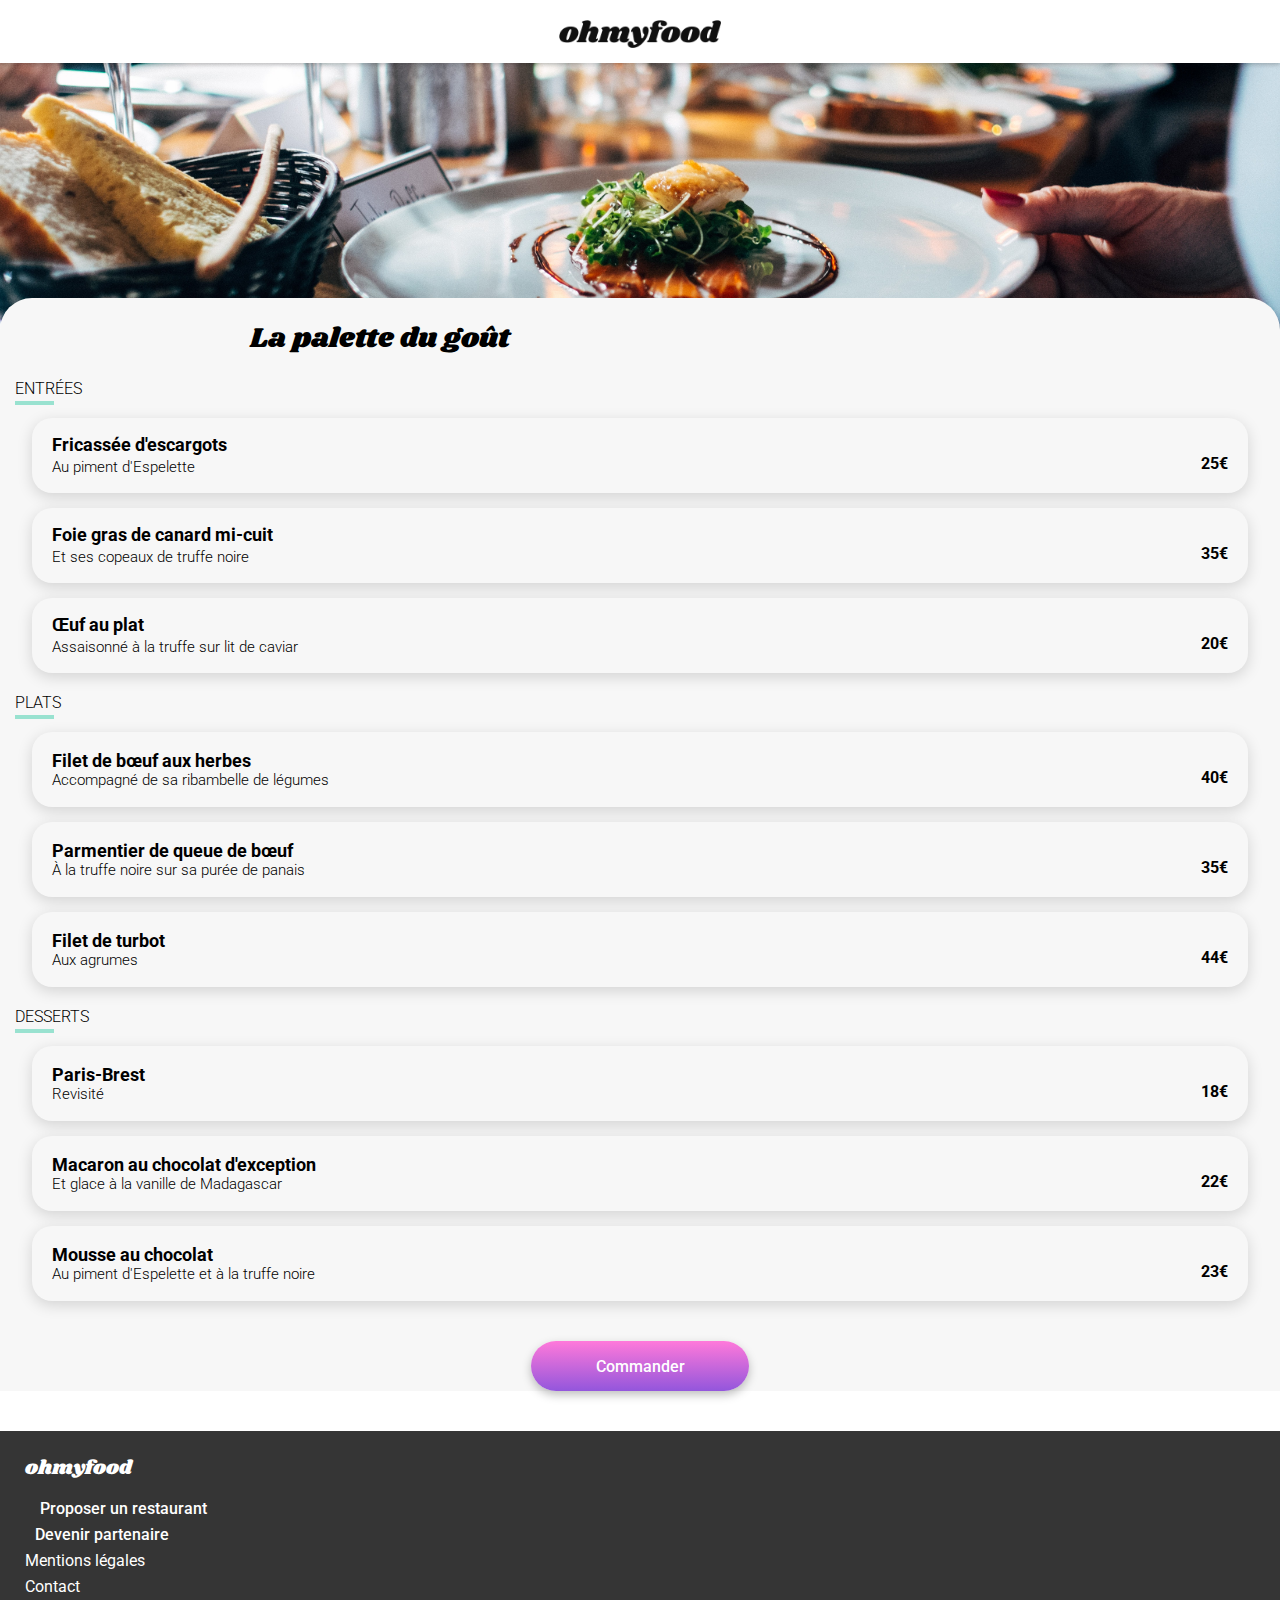
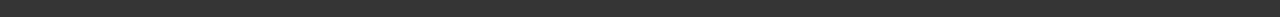
==== restaurants/restaurant1.html @ 59f92108 "page resto 1" ====
<!DOCTYPE html>
<html lang="fr">

<head>
    <meta charset="UTF-8">
    <meta name="viewport" content="width=device-width, initial-scale=1.0">
    <title>La palette du goût</title>
    <link rel="stylesheet" href="../sass/styles.css">
    <link rel="preconnect" href="https://fonts.googleapis.com">
    <link rel="preconnect" href="https://fonts.gstatic.com" crossorigin>
    <link rel="stylesheet" href="https://fonts.googleapis.com/css2?family=Roboto:wght@300;400;500;700&family=Shrikhand&display=swap" rel="stylesheet">
    <link rel="stylesheet" href="https://cdnjs.cloudflare.com/ajax/libs/font-awesome/6.4.0/css/all.min.css" integrity="sha512-iecdLmaskl7CVkqkXNQ/ZH/XLlvWZOJyj7Yy7tcenmpD1ypASozpmT/E0iPtmFIB46ZmdtAc9eNBvH0H/ZpiBw==" crossorigin="anonymous" referrerpolicy="no-referrer">
</head>

<body>

<!-- HEADER     -->
    <header>
        <div class="logo">
            <a href="../index.html"><i class="fa-solid fa-arrow-left"></i></a>
            <a href="../index.html"><img src="../img/logo/ohmyfood.png" alt="logo du site"></a> 
        </div>
    </header>

<!-- MENU-RESTAURANT -->

    <div class="photo_plat">
        <img src="../img/restaurants/jay-wennington-N_Y88TWmGwA-unsplash.jpg" alt="photo du plat">
    </div>

    <main class="fiche_restaurant">

        <div class="title">
            <h2>La palette du goût</h2>
            <i class="fa-regular fa-heart"></i>
        </div>

        <section class="menu_restaurant">
            <h3>ENTRÉES</h3>
            <div class="entrees">
                <article class="item">
                    <div class="entree">
                        <h4>Fricassée d'escargots</h4>
                        <p>Au piment d'Espelette</p>
                    </div>
                        <div class="price">25€</div>
                </article>
                <article class="item">
                    <div class="entree">
                        <h4>Foie gras de canard mi-cuit</h4>
                        <p>Et ses copeaux de truffe noire</p>
                    </div>
                        <div class="price">35€</div>
                </article>
                <article class="item">
                    <div class="entree">
                        <h4>Œuf au plat</h4>
                        <p>Assaisonné à la truffe sur lit de caviar</p>
                    </div>
                        <div class="price">20€</div>
                </article>
            </div>

            <h3>PLATS</h3>
            <div class="plats">
                <article class="item">
                    <div class="plat">
                        <h4>Filet de bœuf aux herbes</h4>
                        <p>Accompagné de sa ribambelle de légumes</p>
                    </div>
                        <div class="price">40€</div>
                </article>
                <article class="item">
                    <div class="plat">
                        <h4>Parmentier de queue de bœuf</h4>
                        <p>À la truffe noire sur sa purée de panais</p>
                    </div>
                        <div class="price">35€</div>
                </article>
                <article class="item">
                    <div class="plat">
                        <h4>Filet de turbot</h4>
                        <p>Aux agrumes</p>
                    </div>
                        <div class="price">44€</div>
                </article>
            </div>

            <h3>DESSERTS</h3>
            <div class="desserts">
                <article class="item">
                    <div class="dessert">
                        <h4>Paris-Brest</h4>
                        <p>Revisité</p>
                    </div>
                        <div class="price">18€</div>
                </article>
                <article class="item">
                    <div class="dessert">
                        <h4>Macaron au chocolat d'exception </h4>
                        <p>Et glace à la vanille de Madagascar</p>
                    </div>
                        <div class="price">22€</div>
                </article>
                <article class="item">
                    <div class="dessert">
                        <h4>Mousse au chocolat </h4>
                        <p>Au piment d'Espelette et à la truffe noire</p>
                    </div>
                        <div class="price">23€</div>
                </article>
            </div>
        </section>
        <div class="command"><a href="#"><button class="btn">Commander</button></a></div>
    </main>

<!-- FOOTER -->

    <footer class="footer">
        <h4>ohmyfood</h4>
            <ul>
                <li><a href="#"><i class="fa-sharp fa-solid fa-utensils"></i>Proposer un restaurant</a></li>
                <li><a href="#"><i class="fa-solid fa-handshake-angle"></i>Devenir partenaire</a></li>
                <li><a class="w400" href="#">Mentions légales</a></li>
                <li><a class="w400" href="mailto:contact@ohmyfood.com">Contact</a></li>
            </ul>

    </footer>
        
    </main>
</body>

</html>
---- sass/styles.css ----
* {
  font-family: "Roboto", sans-serif;
  margin: 0;
  padding: 0;
  -o-object-fit: cover;
     object-fit: cover;
  box-sizing: border-box;
  text-decoration: none;
}

header {
  display: flex;
  position: relative;
  justify-content: center;
  box-shadow: 0 2px 4px 0 rgba(0, 0, 0, 0.2);
  height: 63px;
  align-items: center;
}
header .logo img {
  width: 162px;
  margin-top: 14px;
  margin-bottom: 5px;
}

form {
  display: flex;
  height: 50px;
  color: #353535;
  background-color: #EAEAEA;
  align-items: center;
  justify-content: center;
}
form .search_bar {
  border: none;
  background-color: inherit;
  font-size: 16px;
  font-weight: 500;
  text-align: center;
  margin-left: 20px;
}
form .search_bar::-moz-placeholder {
  color: #353535;
}
form .search_bar::placeholder {
  color: #353535;
}
form .fa-location-dot {
  position: relative;
  font-size: 16px;
  left: 35px;
}

.presentation {
  background-color: #F7F7F7;
  padding: 40px 0px 57px 0px;
  text-align: center;
}
.presentation h1 {
  font-size: 24px;
  font-weight: 700;
  text-align: center;
  margin-bottom: 25px;
}
.presentation p {
  font-size: 18px;
  font-weight: 300;
  text-align: center;
  margin-bottom: 27px;
}
.presentation .btn {
  display: inline-block;
  height: 50px;
  width: 218px;
  color: #FFF;
  background: linear-gradient(#FF79DA, #9356DC);
  border-radius: 25px;
  border: none;
  font-size: 16px;
  font-weight: 500;
  box-shadow: 0 4px 10px 0 rgba(0, 0, 0, 0.25);
  transition: all 300ms;
  cursor: pointer;
}
.presentation .btn:hover {
  opacity: 0.8;
  box-shadow: 0 4px 10px 0 rgba(0, 0, 0, 0.5);
}

.fonctionnement_cards {
  background-color: #FFF;
}
.fonctionnement_cards h2 {
  font-size: 24px;
  font-weight: 700;
  margin: 48px 0 26px 20px;
}
.fonctionnement_cards i {
  color: #7E7E7E;
  margin-right: 25px;
}
.fonctionnement_cards p {
  font-size: 16px;
  font-weight: 500;
}
.fonctionnement_cards .cards {
  display: flex;
  flex-direction: column;
  align-items: center;
  gap: 25px;
}
.fonctionnement_cards .card {
  position: relative;
  display: flex;
  justify-content: center;
  background-color: #F7F7F7;
  height: 72px;
  width: 80%;
  border-radius: 20px;
  align-items: center;
  border: none;
  box-shadow: 0px 4px 15px rgba(0, 0, 0, 0.15);
}
.fonctionnement_cards .card:hover i {
  color: #9356DC;
}
.fonctionnement_cards .card:nth-child(2) {
  padding-right: 15px;
}
.fonctionnement_cards .card:nth-child(3) {
  padding-right: 10px;
}
.fonctionnement_cards .pastille {
  display: flex;
  width: 24px;
  height: 24px;
  background-color: #9356DC;
  color: #FFF;
  border-radius: 50%;
  justify-content: center;
  align-items: center;
  position: absolute;
  left: -12px;
}

.container {
  background-color: #F7F7F7;
  margin-top: 45px;
  margin-bottom: 65px;
}
.container h2 {
  font-size: 24px;
  font-weight: 700;
  padding: 54px 0 20px 20px;
}
.container a {
  display: block;
  color: #000;
  margin: 0 18px 20px 18px;
}
.container .new {
  position: relative;
}
.container .new::before {
  content: "Nouveau";
  display: flex;
  position: absolute;
  height: 29px;
  width: 80px;
  background-color: #99E2D0;
  color: #008766;
  font-weight: 500;
  font-size: 14px;
  justify-content: center;
  align-items: center;
  border-radius: 2px;
  box-shadow: 0 2px 4px 0 rgba(0, 0, 0, 0.15);
  top: 15px;
  right: 15px;
}
.container .card_resto {
  height: 274px;
  background-color: #FFF;
  border-radius: 15px;
  box-shadow: 0px 4px 15px rgba(0, 0, 0, 0.1);
}
.container .card_resto img {
  height: 75%;
  width: 100%;
  border-radius: 15px 15px 0 0;
}
.container .card_resto .contenu_card_resto {
  display: flex;
  justify-content: space-between;
  padding: 10px 25px 12px 13px;
  align-items: center;
}
.container .card_resto h3 {
  font-size: 18px;
  font-weight: 700;
}
.container .card_resto p {
  font-size: 17px;
  font-weight: 300;
}
.container .card_resto i {
  font-size: 25px;
}

.footer {
  background-color: #353535;
  height: 186px;
}
.footer h4 {
  font-size: 20px;
  font-family: Shrikhand, cursive;
  font-weight: 100;
  color: #FFF;
  padding: 22px 0 16px 25px;
}
.footer li {
  margin-bottom: 7px;
  padding-left: 25px;
}
.footer .w400 {
  font-weight: 400;
}
.footer a {
  color: #FFF;
  font-weight: 500;
}
.footer i {
  margin-right: 10px;
  font-size: 16px;
}
.footer .fa-utensils {
  margin-right: 15px;
}

header {
  position: relative;
}
header i {
  display: block;
  font-size: 30px;
  position: absolute;
  left: 20px;
  top: 50%;
  transform: translateY(-50%);
}

.photo_plat img {
  display: block;
  width: 100%;
  height: 275px;
}

.fiche_restaurant {
  background-color: #F7F7F7;
}
.fiche_restaurant .title {
  display: flex;
  justify-content: space-around;
  background-color: inherit;
  align-items: center;
  position: relative;
  margin-top: -40px;
  padding-top: 20px;
  border-radius: 2em 2em 0 0;
}
.fiche_restaurant h2 {
  font-size: 28px;
  font-weight: 500;
  font-family: "Shrikhand", "cursive";
}
.fiche_restaurant i {
  font-size: 25px;
  margin-right: 20px;
}

.menu_restaurant h3 {
  font-weight: 300;
  font-size: 16px;
  margin: 20px 0 20px 15px;
  position: relative;
}
.menu_restaurant h3::after {
  content: "";
  position: absolute;
  top: 22px;
  left: 0;
  width: 35px;
  border: 2px solid #99E2D0;
}
.menu_restaurant .entrees, .menu_restaurant .plats, .menu_restaurant .desserts {
  display: flex;
  flex-direction: column;
  gap: 15px;
}
.menu_restaurant .item {
  display: flex;
  justify-content: space-between;
  height: 75px;
  width: 95%;
  margin: 0 auto;
  align-items: center;
  background-color: #F7F7F7;
  border-radius: 20px;
  padding: 20px;
  box-shadow: 0px 4px 15px rgba(0, 0, 0, 0.15);
}
.menu_restaurant .item .entree {
  line-height: 23px;
}
.menu_restaurant .item h4 {
  font-size: 18px;
}
.menu_restaurant .item p {
  font-size: 15px;
  font-weight: 300;
}
.menu_restaurant .item .price {
  display: flex;
  align-self: flex-end;
  font-weight: bold;
}

.command {
  text-align: center;
  margin: 40px 0 40px 0;
}
.command .btn {
  display: inline-block;
  height: 50px;
  width: 218px;
  color: #FFF;
  background: linear-gradient(#FF79DA, #9356DC);
  border-radius: 25px;
  border: none;
  font-size: 16px;
  font-weight: 500;
  box-shadow: 0 4px 10px 0 rgba(0, 0, 0, 0.25);
  transition: all 300ms;
  cursor: pointer;
}
.command .btn:hover {
  opacity: 0.8;
  box-shadow: 0 4px 10px 0 rgba(0, 0, 0, 0.5);
}/*# sourceMappingURL=styles.css.map */
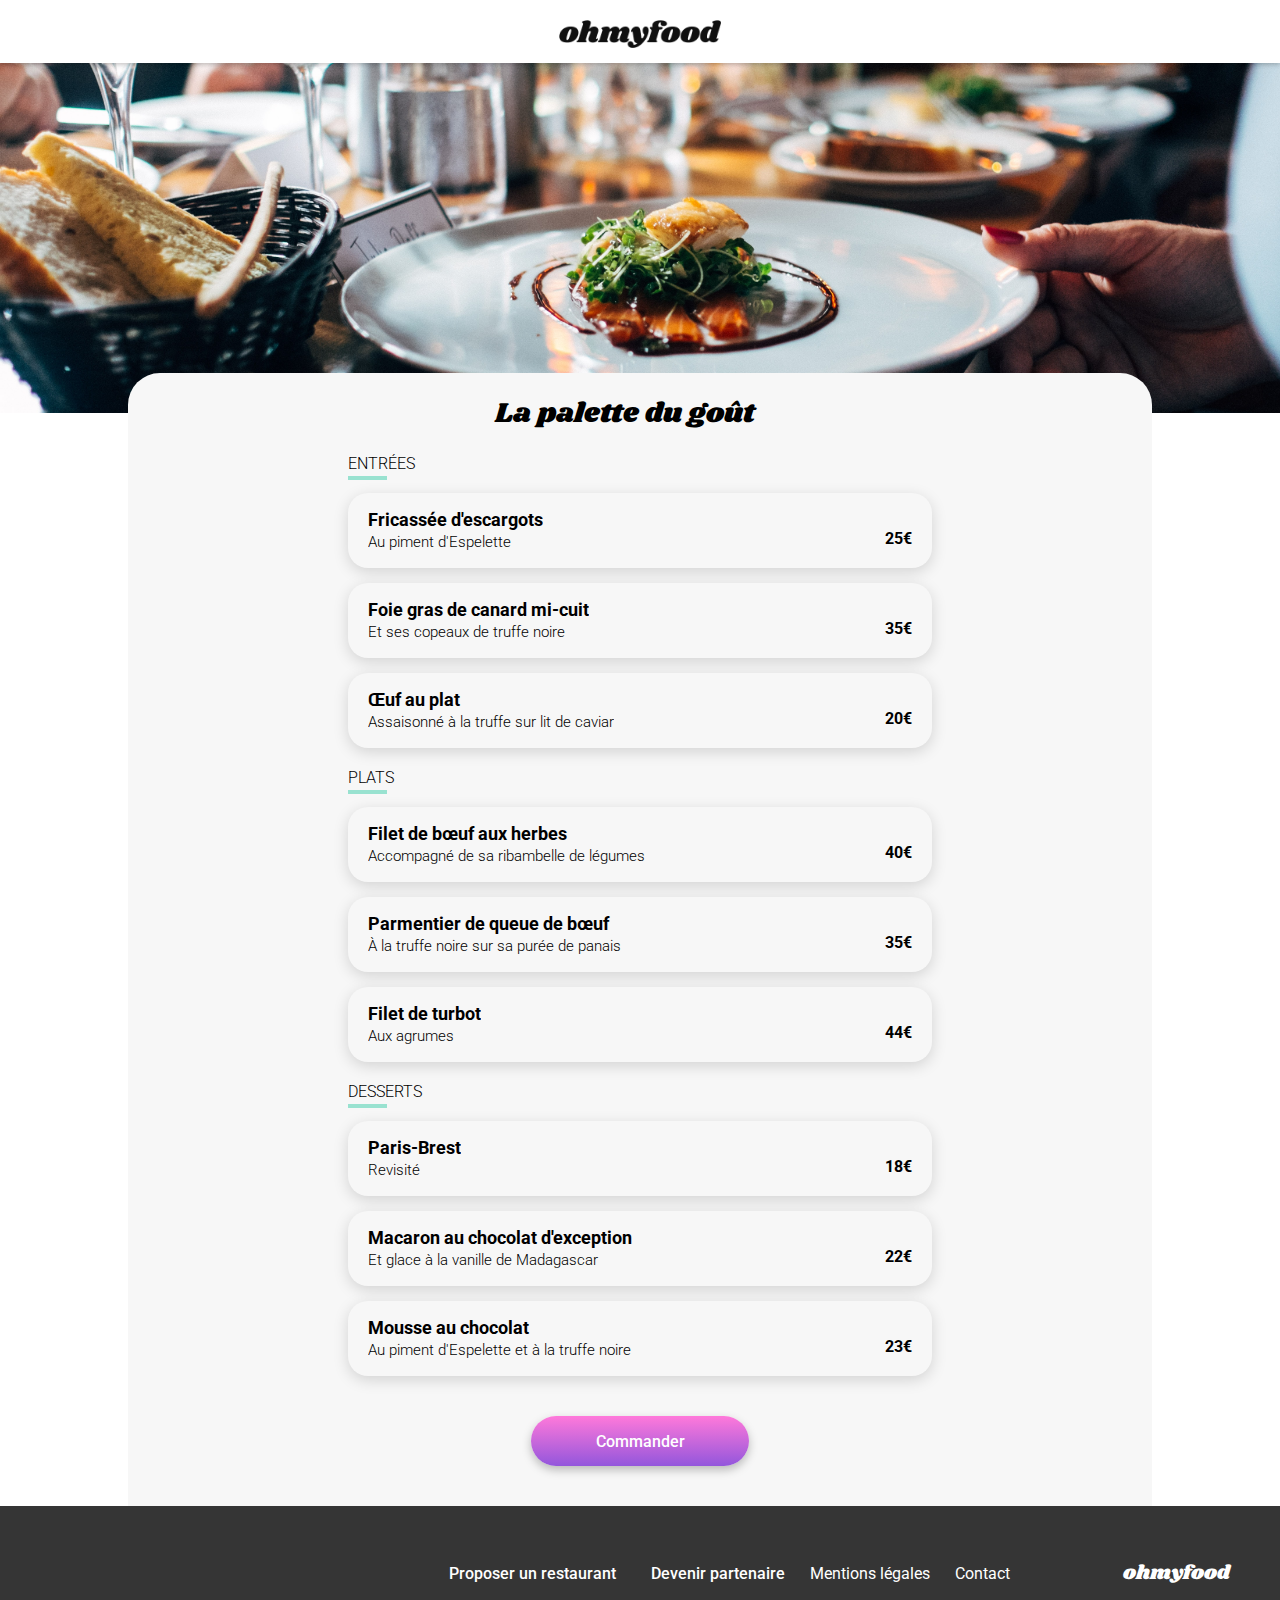
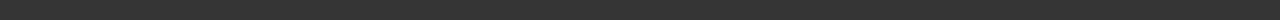
==== commit d1c5d8b6: "checkbox OK" ====
--- a/restaurants/restaurant1.html
+++ b/restaurants/restaurant1.html
@@ -44,6 +44,7 @@
                         <p>Au piment d'Espelette</p>
                     </div>
                         <div class="price">25€</div>
+                        <div class="check"><i class="fa-solid fa-check"></i></div>
                 </article>
                 <article class="item">
                     <div class="entree">
@@ -51,6 +52,7 @@
                         <p>Et ses copeaux de truffe noire</p>
                     </div>
                         <div class="price">35€</div>
+                        <div class="check"><i class="fa-solid fa-check"></i></div>
                 </article>
                 <article class="item">
                     <div class="entree">
@@ -58,6 +60,7 @@
                         <p>Assaisonné à la truffe sur lit de caviar</p>
                     </div>
                         <div class="price">20€</div>
+                        <div class="check"><i class="fa-solid fa-check"></i></div>
                 </article>
             </div>
 
@@ -69,6 +72,7 @@
                         <p>Accompagné de sa ribambelle de légumes</p>
                     </div>
                         <div class="price">40€</div>
+                        <div class="check"><i class="fa-solid fa-check"></i></div>
                 </article>
                 <article class="item">
                     <div class="plat">
@@ -76,6 +80,7 @@
                         <p>À la truffe noire sur sa purée de panais</p>
                     </div>
                         <div class="price">35€</div>
+                        <div class="check"><i class="fa-solid fa-check"></i></div>
                 </article>
                 <article class="item">
                     <div class="plat">
@@ -83,6 +88,7 @@
                         <p>Aux agrumes</p>
                     </div>
                         <div class="price">44€</div>
+                        <div class="check"><i class="fa-solid fa-check"></i></div>
                 </article>
             </div>
 
@@ -94,20 +100,23 @@
                         <p>Revisité</p>
                     </div>
                         <div class="price">18€</div>
+                        <div class="check"><i class="fa-solid fa-check"></i></div>
                 </article>
                 <article class="item">
                     <div class="dessert">
-                        <h4>Macaron au chocolat d'exception </h4>
+                        <h4>Macaron au chocolat d'exception</h4>
                         <p>Et glace à la vanille de Madagascar</p>
                     </div>
                         <div class="price">22€</div>
+                        <div class="check"><i class="fa-solid fa-check"></i></div>
                 </article>
                 <article class="item">
                     <div class="dessert">
-                        <h4>Mousse au chocolat </h4>
+                        <h4>Mousse au chocolat</h4>
                         <p>Au piment d'Espelette et à la truffe noire</p>
                     </div>
                         <div class="price">23€</div>
+                        <div class="check"><i class="fa-solid fa-check"></i></div>
                 </article>
             </div>
         </section>
--- a/sass/styles.css
+++ b/sass/styles.css
@@ -1,11 +1,12 @@
 * {
-  font-family: "Roboto", sans-serif;
+  font-family: "Roboto", "sans-serif";
   margin: 0;
   padding: 0;
   -o-object-fit: cover;
      object-fit: cover;
   box-sizing: border-box;
   text-decoration: none;
+  list-style-type: none;
 }
 
 header {
@@ -92,11 +93,11 @@
 .fonctionnement_cards h2 {
   font-size: 24px;
   font-weight: 700;
-  margin: 48px 0 26px 20px;
+  padding: 50px 0 25px 20px;
 }
 .fonctionnement_cards i {
   color: #7E7E7E;
-  margin-right: 25px;
+  margin-right: 15px;
 }
 .fonctionnement_cards p {
   font-size: 16px;
@@ -107,6 +108,7 @@
   flex-direction: column;
   align-items: center;
   gap: 25px;
+  padding: 0 20px;
 }
 .fonctionnement_cards .card {
   position: relative;
@@ -114,20 +116,15 @@
   justify-content: center;
   background-color: #F7F7F7;
   height: 72px;
-  width: 80%;
+  width: 100%;
   border-radius: 20px;
   align-items: center;
   border: none;
   box-shadow: 0px 4px 15px rgba(0, 0, 0, 0.15);
+  margin: 0 20px;
 }
 .fonctionnement_cards .card:hover i {
   color: #9356DC;
-}
-.fonctionnement_cards .card:nth-child(2) {
-  padding-right: 15px;
-}
-.fonctionnement_cards .card:nth-child(3) {
-  padding-right: 10px;
 }
 .fonctionnement_cards .pastille {
   display: flex;
@@ -142,15 +139,18 @@
   left: -12px;
 }
 
-.container {
+.bg_resto {
   background-color: #F7F7F7;
   margin-top: 45px;
-  margin-bottom: 65px;
+}
+
+.container {
+  padding-bottom: 65px;
 }
 .container h2 {
   font-size: 24px;
   font-weight: 700;
-  padding: 54px 0 20px 20px;
+  padding: 50px 0 25px 20px;
 }
 .container a {
   display: block;
@@ -189,10 +189,8 @@
   border-radius: 15px 15px 0 0;
 }
 .container .card_resto .contenu_card_resto {
-  display: flex;
-  justify-content: space-between;
+  position: relative;
   padding: 10px 25px 12px 13px;
-  align-items: center;
 }
 .container .card_resto h3 {
   font-size: 18px;
@@ -204,6 +202,18 @@
 }
 .container .card_resto i {
   font-size: 25px;
+  position: absolute;
+  top: 50%;
+  right: 30px;
+  transform: translateY(-50%);
+  transition: all 0.2s;
+}
+.container .card_resto i:hover {
+  background-clip: text;
+  -webkit-background-clip: text;
+  color: transparent;
+  background-image: linear-gradient(#9356DC, #FF79DA);
+  font-weight: 900;
 }
 
 .footer {
@@ -258,23 +268,23 @@
   background-color: #F7F7F7;
 }
 .fiche_restaurant .title {
-  display: flex;
-  justify-content: space-around;
+  position: relative;
+  display: flex;
+  justify-content: center;
   background-color: inherit;
   align-items: center;
-  position: relative;
   margin-top: -40px;
   padding-top: 20px;
   border-radius: 2em 2em 0 0;
 }
+.fiche_restaurant .title i {
+  font-size: 25px;
+  padding-left: 30px;
+}
 .fiche_restaurant h2 {
   font-size: 28px;
   font-weight: 500;
   font-family: "Shrikhand", "cursive";
-}
-.fiche_restaurant i {
-  font-size: 25px;
-  margin-right: 20px;
 }
 
 .menu_restaurant h3 {
@@ -305,28 +315,63 @@
   align-items: center;
   background-color: #F7F7F7;
   border-radius: 20px;
+  box-shadow: 0px 4px 15px rgba(0, 0, 0, 0.15);
+  overflow: hidden;
+  cursor: pointer;
+}
+.menu_restaurant .item .entree, .menu_restaurant .item .plat, .menu_restaurant .item .dessert {
+  line-height: 23px;
   padding: 20px;
-  box-shadow: 0px 4px 15px rgba(0, 0, 0, 0.15);
-}
-.menu_restaurant .item .entree {
-  line-height: 23px;
+  white-space: nowrap;
+  overflow: hidden;
 }
 .menu_restaurant .item h4 {
   font-size: 18px;
+  text-overflow: ellipsis;
+  overflow: hidden;
 }
 .menu_restaurant .item p {
   font-size: 15px;
   font-weight: 300;
+  text-overflow: ellipsis;
+  overflow: hidden;
 }
 .menu_restaurant .item .price {
+  margin-left: auto;
   display: flex;
   align-self: flex-end;
   font-weight: bold;
+  padding: 0 20px 20px 0;
+}
+.menu_restaurant .item .check {
+  display: flex;
+  justify-content: center;
+  align-items: center;
+  height: 100%;
+  width: 60px;
+  background-color: #99E2D0;
+  margin-right: -60px;
+  transition: all 0.5s;
+}
+.menu_restaurant .item:hover .check {
+  margin-right: 0px;
+}
+.menu_restaurant .item i {
+  display: flex;
+  justify-content: center;
+  align-items: center;
+  font-size: 16px;
+  background: #FFF;
+  color: #99E2D0;
+  height: 20px;
+  width: 20px;
+  border-radius: 50%;
 }
 
 .command {
   text-align: center;
-  margin: 40px 0 40px 0;
+  margin-top: 40px;
+  padding-bottom: 40px;
 }
 .command .btn {
   display: inline-block;
@@ -345,4 +390,57 @@
 .command .btn:hover {
   opacity: 0.8;
   box-shadow: 0 4px 10px 0 rgba(0, 0, 0, 0.5);
+}
+
+@media screen and (min-width: 1024px) {
+  .presentation h1 {
+    font-size: 40px;
+  }
+  .fonctionnement_cards {
+    width: 75%;
+    margin: auto;
+  }
+  .fonctionnement_cards .cards {
+    display: grid;
+    grid-template-columns: repeat(3, 1fr);
+    justify-items: center;
+  }
+  .container {
+    width: 75%;
+    margin: auto;
+    padding-bottom: 0;
+  }
+  .container .liste_resto {
+    display: grid;
+    grid-template-columns: repeat(2, 1fr);
+    -moz-column-gap: 50px;
+         column-gap: 50px;
+    row-gap: 25px;
+  }
+  .photo_plat img {
+    height: 350px;
+  }
+  .fiche_restaurant {
+    width: 80%;
+    margin: auto;
+  }
+  .fiche_restaurant .menu_restaurant {
+    width: 60%;
+    margin: auto;
+  }
+  .footer {
+    position: relative;
+    height: 114px;
+  }
+  .footer h4 {
+    position: absolute;
+    right: 50px;
+    bottom: 16px;
+  }
+  .footer ul {
+    display: flex;
+    position: absolute;
+    right: 270px;
+    bottom: 30px;
+  }
 }/*# sourceMappingURL=styles.css.map */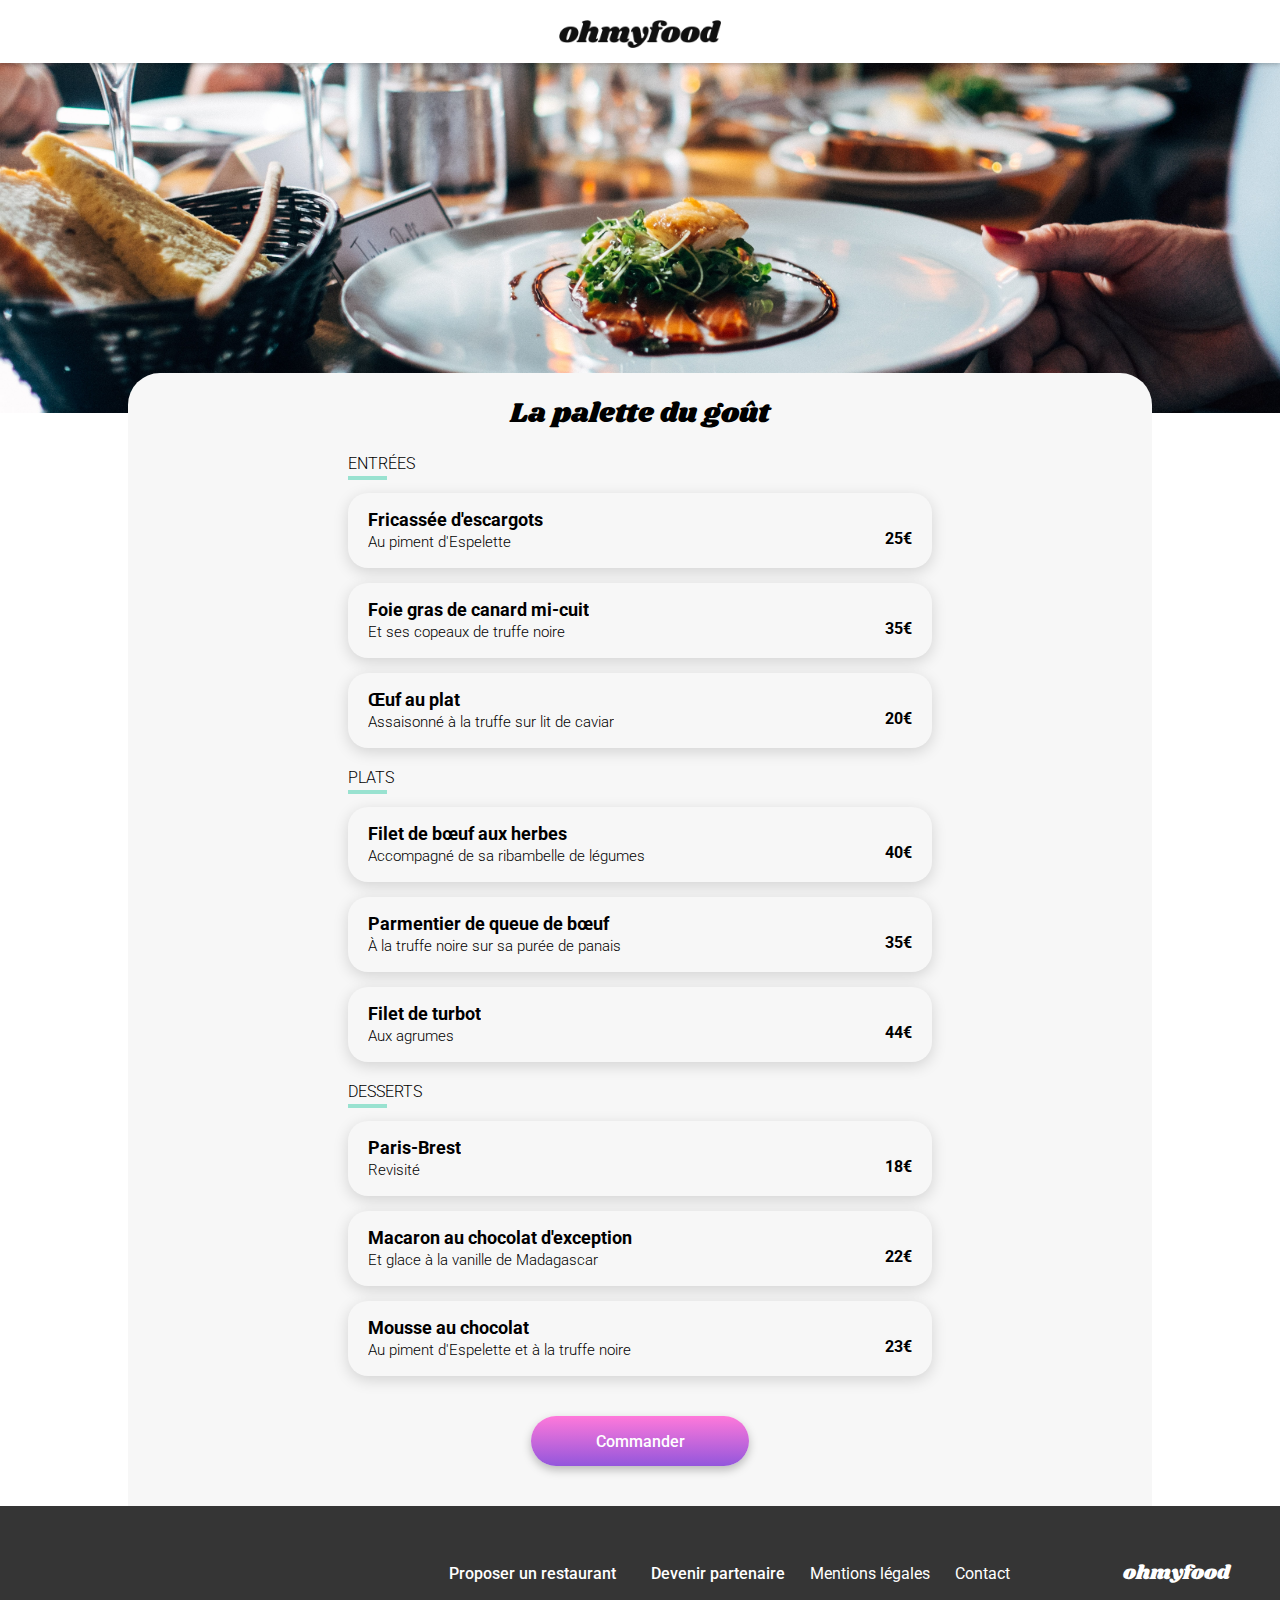
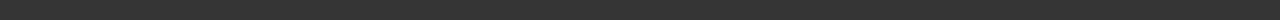
==== commit 0e7ac5c7: "animation coeur" ====
--- a/restaurants/restaurant1.html
+++ b/restaurants/restaurant1.html
@@ -32,7 +32,10 @@
 
         <div class="title">
             <h2>La palette du goût</h2>
-            <i class="fa-regular fa-heart"></i>
+            <div class="like">
+                <i class="fa-regular fa-heart"></i>
+                <i class="fa-solid fa-heart"></i>
+            </div>
         </div>
 
         <section class="menu_restaurant">
--- a/sass/styles.css
+++ b/sass/styles.css
@@ -11,7 +11,6 @@
 
 header {
   display: flex;
-  position: relative;
   justify-content: center;
   box-shadow: 0 2px 4px 0 rgba(0, 0, 0, 0.2);
   height: 63px;
@@ -150,12 +149,12 @@
 .container h2 {
   font-size: 24px;
   font-weight: 700;
-  padding: 50px 0 25px 20px;
+  padding: 50px 0px 10px 20px;
 }
 .container a {
-  display: block;
   color: #000;
-  margin: 0 18px 20px 18px;
+  height: 100%;
+  width: 100%;
 }
 .container .new {
   position: relative;
@@ -178,6 +177,8 @@
   right: 15px;
 }
 .container .card_resto {
+  position: relative;
+  margin: 18px;
   height: 274px;
   background-color: #FFF;
   border-radius: 15px;
@@ -189,7 +190,6 @@
   border-radius: 15px 15px 0 0;
 }
 .container .card_resto .contenu_card_resto {
-  position: relative;
   padding: 10px 25px 12px 13px;
 }
 .container .card_resto h3 {
@@ -203,17 +203,19 @@
 .container .card_resto i {
   font-size: 25px;
   position: absolute;
-  top: 50%;
   right: 30px;
-  transform: translateY(-50%);
-  transition: all 0.2s;
-}
-.container .card_resto i:hover {
+  bottom: 25px;
+}
+.container .card_resto .fa-solid {
+  color: transparent;
+  background-image: linear-gradient(#9356DC, #FF79DA);
   background-clip: text;
   -webkit-background-clip: text;
-  color: transparent;
-  background-image: linear-gradient(#9356DC, #FF79DA);
-  font-weight: 900;
+  opacity: 0;
+  transition: all 0.5s;
+}
+.container .card_resto .fa-solid:hover {
+  opacity: 1;
 }
 
 .footer {
@@ -262,24 +264,41 @@
   display: block;
   width: 100%;
   height: 275px;
+  position: relative;
+  z-index: -1;
 }
 
 .fiche_restaurant {
   background-color: #F7F7F7;
+  border-radius: 2em 2em 0 0;
+  margin-top: -40px;
 }
 .fiche_restaurant .title {
-  position: relative;
-  display: flex;
-  justify-content: center;
-  background-color: inherit;
-  align-items: center;
-  margin-top: -40px;
+  display: flex;
+  justify-content: space-around;
   padding-top: 20px;
-  border-radius: 2em 2em 0 0;
-}
-.fiche_restaurant .title i {
+  flex-wrap: wrap;
+}
+.fiche_restaurant .like {
+  position: relative;
+}
+.fiche_restaurant .like i {
   font-size: 25px;
-  padding-left: 30px;
+  position: absolute;
+  top: 8px;
+  left: -30px;
+  cursor: pointer;
+}
+.fiche_restaurant .like .fa-solid {
+  color: transparent;
+  background-image: linear-gradient(#9356DC, #FF79DA);
+  background-clip: text;
+  -webkit-background-clip: text;
+  opacity: 0;
+  transition: all 0.5s;
+}
+.fiche_restaurant .like .fa-solid:hover {
+  opacity: 1;
 }
 .fiche_restaurant h2 {
   font-size: 28px;
@@ -422,7 +441,15 @@
   }
   .fiche_restaurant {
     width: 80%;
-    margin: auto;
+    margin: -40px auto 0px auto;
+  }
+  .fiche_restaurant .title {
+    display: flex;
+    justify-content: center;
+  }
+  .fiche_restaurant .title i {
+    position: absolute;
+    left: 30px;
   }
   .fiche_restaurant .menu_restaurant {
     width: 60%;
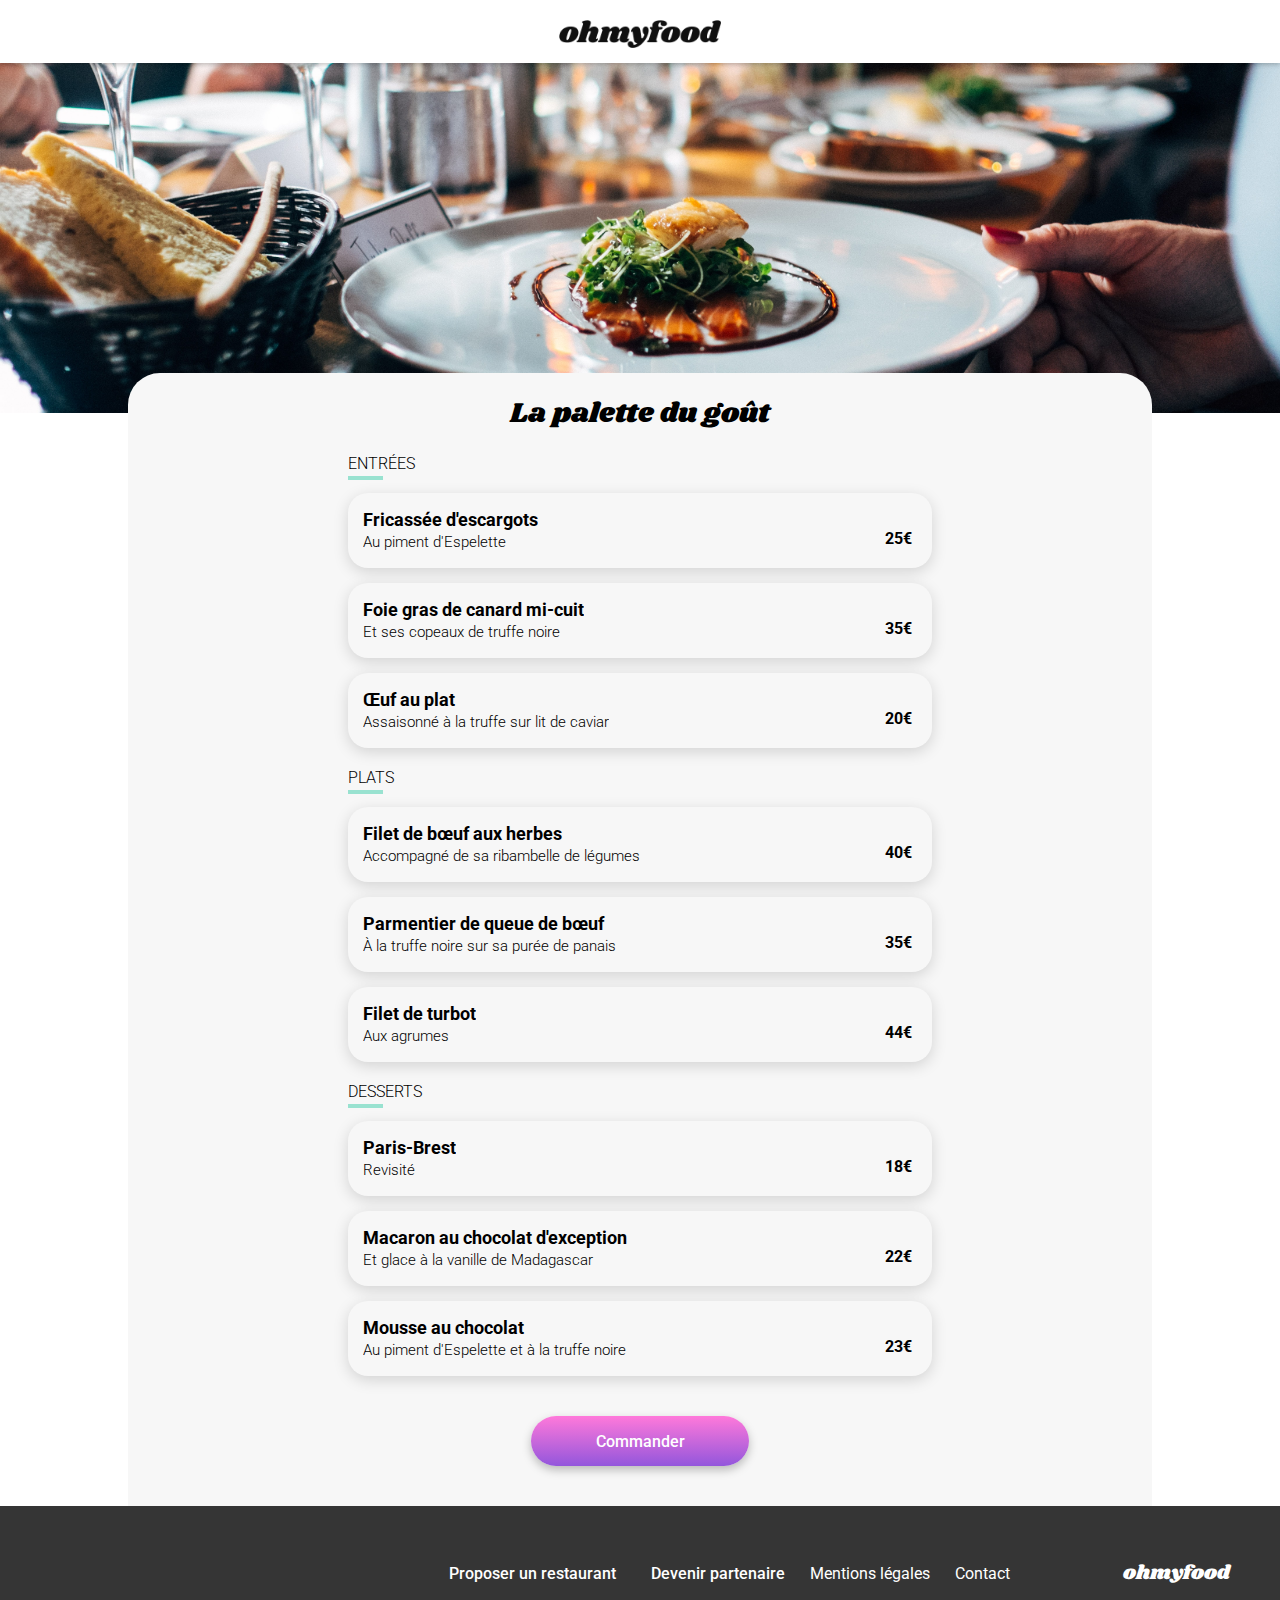
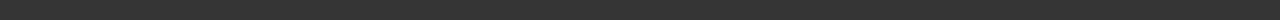
==== commit 858b5625: "correction validateur" ====
--- a/restaurants/restaurant1.html
+++ b/restaurants/restaurant1.html
@@ -8,7 +8,7 @@
     <link rel="stylesheet" href="../sass/styles.css">
     <link rel="preconnect" href="https://fonts.googleapis.com">
     <link rel="preconnect" href="https://fonts.gstatic.com" crossorigin>
-    <link rel="stylesheet" href="https://fonts.googleapis.com/css2?family=Roboto:wght@300;400;500;700&family=Shrikhand&display=swap" rel="stylesheet">
+    <link href="https://fonts.googleapis.com/css2?family=Roboto:wght@300;400;500;700&family=Shrikhand&display=swap" rel="stylesheet">
     <link rel="stylesheet" href="https://cdnjs.cloudflare.com/ajax/libs/font-awesome/6.4.0/css/all.min.css" integrity="sha512-iecdLmaskl7CVkqkXNQ/ZH/XLlvWZOJyj7Yy7tcenmpD1ypASozpmT/E0iPtmFIB46ZmdtAc9eNBvH0H/ZpiBw==" crossorigin="anonymous" referrerpolicy="no-referrer">
 </head>
 
@@ -123,7 +123,7 @@
                 </article>
             </div>
         </section>
-        <div class="command"><a href="#"><button class="btn">Commander</button></a></div>
+        <div class="command"><a href="#" class="btn">Commander</a></div>
     </main>
 
 <!-- FOOTER -->
@@ -139,7 +139,6 @@
 
     </footer>
         
-    </main>
 </body>
 
 </html>--- a/sass/styles.css
+++ b/sass/styles.css
@@ -1,5 +1,4 @@
-* {
-  font-family: "Roboto", "sans-serif";
+*, ::before, ::after {
   margin: 0;
   padding: 0;
   -o-object-fit: cover;
@@ -9,6 +8,10 @@
   list-style-type: none;
 }
 
+body {
+  font-family: "Roboto", "sans-serif";
+}
+
 header {
   display: flex;
   justify-content: center;
@@ -34,7 +37,7 @@
   border: none;
   background-color: inherit;
   font-size: 16px;
-  font-weight: 500;
+  font-weight: bold;
   text-align: center;
   margin-left: 20px;
 }
@@ -68,9 +71,11 @@
   margin-bottom: 27px;
 }
 .presentation .btn {
-  display: inline-block;
+  display: grid;
+  place-items: center;
   height: 50px;
   width: 218px;
+  margin: 0 auto;
   color: #FFF;
   background: linear-gradient(#FF79DA, #9356DC);
   border-radius: 25px;
@@ -98,7 +103,7 @@
   color: #7E7E7E;
   margin-right: 15px;
 }
-.fonctionnement_cards p {
+.fonctionnement_cards h3 {
   font-size: 16px;
   font-weight: 500;
 }
@@ -124,6 +129,9 @@
 }
 .fonctionnement_cards .card:hover i {
   color: #9356DC;
+}
+.fonctionnement_cards .card:hover {
+  background-color: #EAEAEA;
 }
 .fonctionnement_cards .pastille {
   display: flex;
@@ -144,12 +152,12 @@
 }
 
 .container {
-  padding-bottom: 65px;
+  padding-bottom: 45px;
 }
 .container h2 {
   font-size: 24px;
   font-weight: 700;
-  padding: 50px 0px 10px 20px;
+  padding: 50px 0px 25px 20px;
 }
 .container a {
   color: #000;
@@ -178,11 +186,14 @@
 }
 .container .card_resto {
   position: relative;
-  margin: 18px;
+  margin: 0px 20px 18px 20px;
   height: 274px;
   background-color: #FFF;
   border-radius: 15px;
   box-shadow: 0px 4px 15px rgba(0, 0, 0, 0.1);
+}
+.container .card_resto:hover {
+  transform: scale(1.01);
 }
 .container .card_resto img {
   height: 75%;
@@ -252,6 +263,7 @@
   position: relative;
 }
 header i {
+  color: #000;
   display: block;
   font-size: 30px;
   position: absolute;
@@ -295,7 +307,7 @@
   background-clip: text;
   -webkit-background-clip: text;
   opacity: 0;
-  transition: all 0.5s;
+  transition: opacity 0.5s;
 }
 .fiche_restaurant .like .fa-solid:hover {
   opacity: 1;
@@ -337,10 +349,32 @@
   box-shadow: 0px 4px 15px rgba(0, 0, 0, 0.15);
   overflow: hidden;
   cursor: pointer;
+  animation: discovery 1s;
+  animation-fill-mode: forwards;
+}
+@keyframes discovery {
+  0% {
+    transform: scale(0);
+  }
+  100% {
+    transform: scale(1);
+  }
+}
+.menu_restaurant .item:nth-child(1) {
+  animation-delay: 125ms;
+}
+.menu_restaurant .item:nth-child(2) {
+  animation-delay: 250ms;
+}
+.menu_restaurant .item:nth-child(3) {
+  animation-delay: 375ms;
+}
+.menu_restaurant .item:nth-child(4) {
+  animation-delay: 500ms;
 }
 .menu_restaurant .item .entree, .menu_restaurant .item .plat, .menu_restaurant .item .dessert {
   line-height: 23px;
-  padding: 20px;
+  padding: 15px;
   white-space: nowrap;
   overflow: hidden;
 }
@@ -393,9 +427,11 @@
   padding-bottom: 40px;
 }
 .command .btn {
-  display: inline-block;
+  display: grid;
+  place-items: center;
   height: 50px;
   width: 218px;
+  margin: 0 auto;
   color: #FFF;
   background: linear-gradient(#FF79DA, #9356DC);
   border-radius: 25px;
@@ -411,12 +447,22 @@
   box-shadow: 0 4px 10px 0 rgba(0, 0, 0, 0.5);
 }
 
+@media screen and (min-width: 768px) {
+  .fonctionnement_cards {
+    width: 85%;
+    margin: auto;
+  }
+  .container {
+    width: 85%;
+    margin: auto;
+  }
+}
 @media screen and (min-width: 1024px) {
   .presentation h1 {
     font-size: 40px;
   }
   .fonctionnement_cards {
-    width: 75%;
+    width: 70%;
     margin: auto;
   }
   .fonctionnement_cards .cards {
@@ -425,9 +471,9 @@
     justify-items: center;
   }
   .container {
-    width: 75%;
+    width: 70%;
     margin: auto;
-    padding-bottom: 0;
+    padding-bottom: 30px;
   }
   .container .liste_resto {
     display: grid;
@@ -436,6 +482,9 @@
          column-gap: 50px;
     row-gap: 25px;
   }
+  .container .card_resto {
+    margin: 0;
+  }
   .photo_plat img {
     height: 350px;
   }
